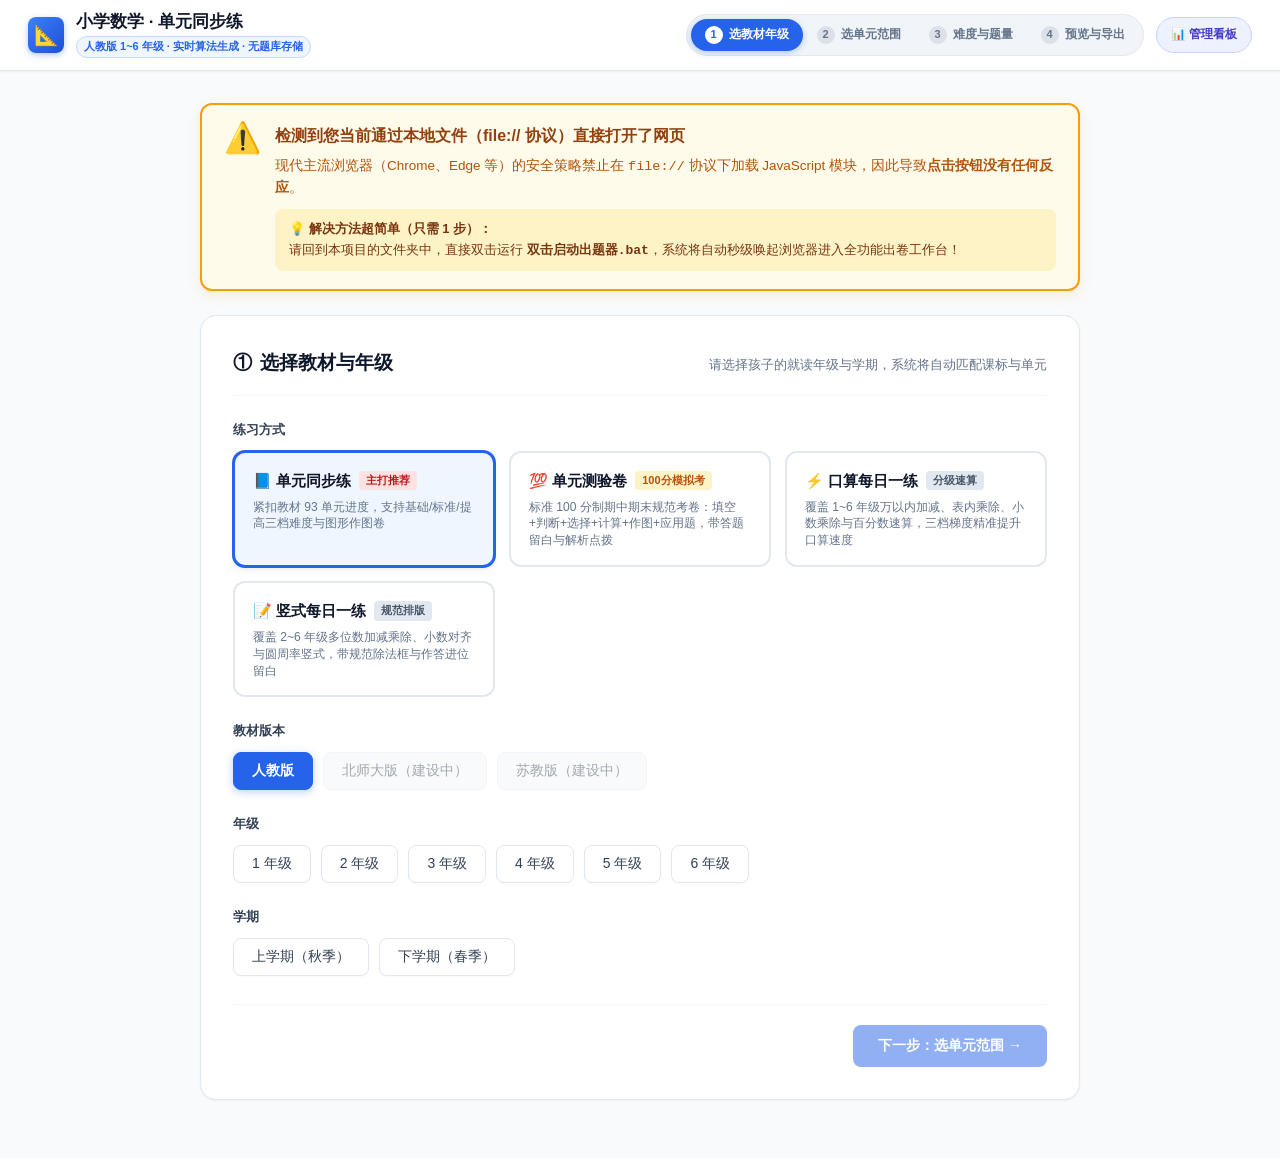
==== prototype/index.html @ 37ac1988 "feat: support direct A4 vector PDF export without invoking printer dialog" ====
<!DOCTYPE html>
<html lang="zh-CN">
<head>
<meta charset="UTF-8">
<meta name="viewport" content="width=device-width, initial-scale=1.0">
<title>小学数学 · 单元同步练习生成器</title>
<link rel="stylesheet" href="style.css?v=20261112g">
</head>
<body>

<!-- 顶栏导航 -->
<header class="topbar no-print">
  <div class="brand">
    <div class="brand-icon">📐</div>
    <div class="brand-text">
      <h1>小学数学 · 单元同步练</h1>
      <span class="tag">人教版 1~6 年级 · 实时算法生成 · 无题库存储</span>
    </div>
  </div>

  <div class="top-nav">
    <nav class="steps">
      <div class="step active" data-step="1">
        <span class="step-num">1</span>
        <span>选教材年级</span>
      </div>
      <div class="step" data-step="2">
        <span class="step-num">2</span>
        <span>选单元范围</span>
      </div>
      <div class="step" data-step="3">
        <span class="step-num">3</span>
        <span>难度与题量</span>
      </div>
      <div class="step" data-step="4">
        <span class="step-num">4</span>
        <span>预览与导出</span>
      </div>
    </nav>
    <a href="admin.html" class="btn-admin-link">📊 管理看板</a>
  </div>
</header>

<main class="container no-print">
  <!-- 本地文件 file:// 协议安全限制提示（仅当直接双击 html 导致浏览器 CORS 拦截时自动显示） -->
  <div class="hidden" id="file-protocol-alert" style="background:#fffbeb;border:2px solid #f59e0b;border-radius:12px;padding:18px 22px;margin-bottom:24px;box-shadow:0 4px 14px rgba(245,158,11,0.15)">
    <div style="display:flex;align-items:flex-start;gap:14px">
      <div style="font-size:30px;line-height:1">⚠️</div>
      <div style="flex:1">
        <h3 style="font-size:16px;font-weight:700;color:#92400e;margin-bottom:6px">检测到您当前通过本地文件（file:// 协议）直接打开了网页</h3>
        <p style="font-size:13.5px;color:#b45309;line-height:1.6;margin-bottom:10px">
          现代主流浏览器（Chrome、Edge 等）的安全策略禁止在 <code>file://</code> 协议下加载 JavaScript 模块，因此导致<strong>点击按钮没有任何反应</strong>。
        </p>
        <div style="background:#fef3c7;border-radius:8px;padding:10px 14px;font-size:13px;color:#78350f;line-height:1.6">
          <strong>💡 解决方法超简单（只需 1 步）：</strong><br>
          请回到本项目的文件夹中，直接双击运行 <strong><code>双击启动出题器.bat</code></strong>，系统将自动秒级唤起浏览器进入全功能出卷工作台！
        </div>
      </div>
    </div>
  </div>

  <!-- 第一步：练习方式 + 教材版本 + 年级 + 学期 -->
  <section class="panel" id="panel-1">
    <div class="panel-header">
      <h2><span>①</span> 选择教材与年级</h2>
      <span class="subtext">请选择孩子的就读年级与学期，系统将自动匹配课标与单元</span>
    </div>

    <div class="field">
      <label>练习方式</label>
      <div class="mode-grid" id="mode-options">
        <button type="button" aria-label="单元同步练" aria-pressed="true" class="mode-card selected" data-mode="unit">
          <div class="mode-title">
            <span>📘 单元同步练</span>
            <span class="badge-tag hot">主打推荐</span>
          </div>
          <div class="mode-desc">紧扣教材 93 单元进度，支持基础/标准/提高三档难度与图形作图卷</div>
        </button>
        <button type="button" aria-label="单元测验卷" aria-pressed="false" class="mode-card" data-mode="exam">
          <div class="mode-title">
            <span>💯 单元测验卷</span>
            <span class="badge-tag" style="background:#fef3c7;color:#b45309">100分模拟考</span>
          </div>
          <div class="mode-desc">标准 100 分制期中期末规范考卷：填空+判断+选择+计算+作图+应用题，带答题留白与解析点拨</div>
        </button>
        <button type="button" aria-label="口算每日一练" aria-pressed="false" class="mode-card" data-mode="oral">
          <div class="mode-title">
            <span>⚡ 口算每日一练</span>
            <span class="badge-tag">分级速算</span>
          </div>
          <div class="mode-desc">覆盖 1~6 年级万以内加减、表内乘除、小数乘除与百分数速算，三档梯度精准提升口算速度</div>
        </button>
        <button type="button" aria-label="竖式每日一练" aria-pressed="false" class="mode-card" data-mode="vertical">
          <div class="mode-title">
            <span>📝 竖式每日一练</span>
            <span class="badge-tag">规范排版</span>
          </div>
          <div class="mode-desc">覆盖 2~6 年级多位数加减乘除、小数对齐与圆周率竖式，带规范除法框与作答进位留白</div>
        </button>
      </div>
    </div>

    <div class="field" id="textbook-field">
      <label>教材版本</label>
      <div class="options" id="textbook-options"></div>
    </div>

    <div class="field">
      <label>年级</label>
      <div class="options" id="grade-options"></div>
    </div>

    <div class="field" id="semester-field">
      <label>学期</label>
      <div class="options" id="semester-options"></div>
    </div>

    <div class="row-actions">
      <div></div>
      <button class="btn primary" id="btn-next-1" disabled>下一步：选单元范围 →</button>
    </div>
  </section>

  <!-- 第二步：单元选择 -->
  <section class="panel hidden" id="panel-2">
    <div class="panel-header">
      <h2 id="range-heading"><span>②</span> 选择单元</h2>
      <span class="subtext">点击卡片即可直接进入出卷配置</span>
    </div>

    <div class="search-bar">
      <span class="search-icon">🔍</span>
      <input type="search" class="search-input" id="unit-search" placeholder="搜索单元名称或考法知识点（如：有余数、倍的认识、面积、折线统计图...）">
    </div>

    <div class="unit-grid" id="unit-list"></div>

    <div class="row-actions">
      <button class="btn secondary" data-back="1">← 返回重选年级</button>
      <div></div>
    </div>
  </section>

  <!-- 第三步：难度与题量 -->
  <section class="panel hidden" id="panel-3">
    <div class="panel-header">
      <h2><span>③</span> 难度档位与卷面题量</h2>
      <span class="subtext" id="selected-unit-badge">已选：人教版三年级上册 · 倍的认识</span>
    </div>

    <div class="field">
      <label>难度选择（基础 / 标准 / 提高）</label>
      <div class="difficulty-cards" id="difficulty-options">
        <button type="button" aria-label="基础巩固" aria-pressed="false" class="diff-card" data-v="easy">
          <div class="diff-title-row">
            <span class="diff-name">🌱 基础巩固</span>
            <span class="badge-tag">夯实算理</span>
          </div>
          <div class="diff-desc">贴近课本例题与基本概念，以直接计算、求倍数与基础辨析为主，适合同步预习与错题补漏。</div>
        </button>

        <button type="button" aria-label="标准通关" aria-pressed="true" class="diff-card selected" data-v="medium">
          <div class="diff-title-row">
            <span class="diff-name">🚀 标准通关</span>
            <span class="badge-tag">校内自测</span>
          </div>
          <div class="diff-desc">对齐校内单元练习卷难度，覆盖变式填空、常规两步解决问题与综合应用，检验本单元达标情况。</div>
        </button>

        <button type="button" aria-label="培优挑战" aria-pressed="false" class="diff-card" data-v="hard">
          <div class="diff-title-row">
            <span class="diff-name">🏆 培优挑战</span>
            <span class="badge-tag">思维拓展</span>
          </div>
          <div class="diff-desc">引入逆推算式、最不利原则、和倍差倍、进阶几何作图与多步推理，拉开思维梯度。</div>
        </button>
      </div>
    </div>

    <div class="field">
      <label>卷面题量</label>
      <div class="count-grid" id="count-options">
        <button class="count-chip" data-v="3" hidden>3 题</button>
        <button class="count-chip" data-v="6" hidden>6 题（图形卷）</button>
        <button class="count-chip" data-v="20">20 题（速练卷）</button>
        <button class="count-chip selected" data-v="30">30 题（标准卷）</button>
        <button class="count-chip" data-v="40">40 题（综合练习卷）</button>
      </div>
    </div>

    <div class="row-actions">
      <button class="btn secondary" data-back="2">← 返回选单元</button>
      <button class="btn primary" id="btn-generate">⚡ 实时生成练习卷</button>
    </div>
    <p class="hint" id="gen-status"></p>
  </section>
</main>

<!-- 试卷仿真工作台 -->
<section class="paper-wrap hidden" id="paper-view">
  <!-- 悬浮操作栏 -->
  <div class="paper-workbench-bar no-print">
    <div class="workbench-left">
      <button class="btn primary" id="btn-download-paper" title="生成并下载练习卷 A4 PDF 文件（无需调用打印机）">📥 下载练习卷 (PDF)</button>
      <button class="btn success" id="btn-download-both" title="生成并下载练习卷与参考答案合辑 A4 PDF 文件">📥 下载试卷+答案 (合辑 PDF)</button>
      <button class="btn secondary" id="btn-download-ans" title="生成并下载参考答案 A4 PDF 文件">📥 下载参考答案 (PDF)</button>
      <button class="btn secondary" id="btn-toggle-answers">👁️ 预览答案页</button>
      <button class="btn secondary" id="btn-regenerate">🔄 换一套新题</button>
    </div>
    <div class="workbench-right">
      <button class="btn ghost btn-sm" id="btn-print" title="若电脑已连接物理打印机，可调用系统打印">🖨️ 系统打印</button>
      <button class="btn ghost" id="btn-back-config">⚙️ 调整配置</button>
    </div>
  </div>

  <!-- A4 练习卷纸张 -->
  <article class="paper" id="paper-sheet">
    <div class="paper-head">
      <div class="paper-badge">单元同步练 · 实时生成 · 导出打印</div>
      <h1 class="paper-title" id="p-title">单元同步练</h1>
      <div class="paper-sub" id="p-sub"></div>
      <div class="paper-meta-grid">
        <div>学校：<span class="blank-line" style="min-width:110px"></span></div>
        <div>班级：<span class="blank-line"></span></div>
        <div>姓名：<span class="blank-line"></span></div>
        <div>学号：<span class="blank-line" style="min-width:60px"></span></div>
        <div>用时：<span class="blank-line" style="min-width:50px"></span> 分钟</div>
        <div>得分：<span class="score-box">&nbsp;&nbsp;&nbsp;&nbsp;&nbsp;&nbsp;&nbsp;&nbsp;</span></div>
      </div>
    </div>

    <!-- 试卷大题区域 -->
    <div id="paper-sections"></div>
  </article>

  <!-- 参考答案纸张 -->
  <article class="paper answers hidden" id="answer-sheet">
    <div class="paper-head" style="border-bottom:1.5px solid #22c55e">
      <div class="paper-badge" style="color:#16a34a">REFERENCE ANSWERS</div>
      <h2 class="paper-title" style="color:#15803d">参考答案与评分要点</h2>
      <div class="paper-sub" id="a-sub"></div>
    </div>
    <div id="answer-sections"></div>
  </article>
</section>

<!-- 手机端触控吸底快捷操作栏 -->
<div class="mobile-action-bar" id="mobile-action-bar">
  <div class="mobile-status-text" id="mobile-status-text">请先选择年级与学期</div>
  <button type="button" class="btn primary btn-mobile-next" id="btn-mobile-next" disabled>选单元 →</button>
</div>

<!-- 全局极速导出提示气泡 -->
<div class="export-toast hidden" id="global-toast"></div>

<script type="module" src="app.js?v=20261112g"></script>
<script>
  setTimeout(function() {
    if (!window.__APP_INITIALIZED__) {
      var alertBox = document.getElementById('file-protocol-alert');
      if (alertBox) {
        alertBox.classList.remove('hidden');
      }
    }
  }, 600);
</script>
</body>
</html>
---- prototype/style.css ----
/* ========================================================
   小学数学 · 单元同步练生成器 —— 现代高质感 UI 样式 (v0.8.0)
   - 屏幕端：现代化教育工作台、毛玻璃、精细阴影、动效与卡片排版
   - 打印端：严格遵循 A4 规范无溢出排版，纯净黑白输出
   ======================================================== */

:root {
  /* 现代教育科技蓝色彩体系 */
  --primary: #2563eb;
  --primary-hover: #1d4ed8;
  --primary-light: #eff6ff;
  --primary-border: #bfdbfe;
  
  --emerald: #059669;
  --emerald-light: #ecfdf5;
  --emerald-border: #a7f3d0;
  
  --amber: #d97706;
  --amber-light: #fffbeb;
  --amber-border: #fde68a;

  --purple: #7c3aed;
  --purple-light: #f5f3ff;
  --purple-border: #ddd6fe;

  --ink: #0f172a;
  --ink-secondary: #334155;
  --muted: #64748b;
  --muted-light: #94a3b8;
  --line: #e2e8f0;
  --line-light: #f1f5f9;
  --bg: #f8fafc;
  --panel: #ffffff;
  
  --radius-sm: 8px;
  --radius-md: 12px;
  --radius-lg: 16px;
  --radius-xl: 20px;
  
  --shadow-sm: 0 1px 2px 0 rgba(0, 0, 0, 0.05);
  --shadow-md: 0 4px 6px -1px rgba(0, 0, 0, 0.07), 0 2px 4px -2px rgba(0, 0, 0, 0.05);
  --shadow-lg: 0 10px 15px -3px rgba(0, 0, 0, 0.08), 0 4px 6px -4px rgba(0, 0, 0, 0.04);
  --shadow-xl: 0 20px 25px -5px rgba(0, 0, 0, 0.08), 0 8px 10px -6px rgba(0, 0, 0, 0.04);
  --shadow-paper: 0 25px 50px -12px rgba(15, 23, 42, 0.15), 0 0 0 1px rgba(15, 23, 42, 0.04);
}

* { box-sizing: border-box; margin: 0; padding: 0; }

.mode-card, .diff-card {
  font: inherit;
  color: inherit;
  text-align: left;
  width: 100%;
}

button:focus-visible {
  outline: 3px solid var(--primary);
  outline-offset: 3px;
}

body {
  font-family: -apple-system, BlinkMacSystemFont, "PingFang SC", "Hiragino Sans GB", "Microsoft YaHei", "Segoe UI", Roboto, sans-serif;
  background: var(--bg);
  color: var(--ink);
  line-height: 1.6;
  -webkit-font-smoothing: antialiased;
}

/* ── 顶栏与背景修饰 ── */
.topbar {
  position: sticky;
  top: 0;
  z-index: 100;
  background: rgba(255, 255, 255, 0.88);
  backdrop-filter: blur(16px);
  -webkit-backdrop-filter: blur(16px);
  border-bottom: 1px solid var(--line);
  padding: 12px 28px;
  display: flex;
  justify-content: space-between;
  align-items: center;
  flex-wrap: wrap;
  gap: 16px;
  box-shadow: var(--shadow-sm);
}

.brand {
  display: flex;
  align-items: center;
  gap: 12px;
}

.brand-icon {
  width: 36px;
  height: 36px;
  background: linear-gradient(135deg, #3b82f6 0%, #1d4ed8 100%);
  border-radius: var(--radius-sm);
  display: flex;
  align-items: center;
  justify-content: center;
  color: #fff;
  font-size: 20px;
  box-shadow: 0 2px 6px rgba(37, 99, 235, 0.35);
}

.brand-text h1 {
  font-size: 17px;
  font-weight: 700;
  color: var(--ink);
  line-height: 1.2;
}

.brand-text .tag {
  font-size: 11px;
  color: var(--primary);
  background: var(--primary-light);
  border: 1px solid var(--primary-border);
  padding: 1px 7px;
  border-radius: 999px;
  font-weight: 600;
  display: inline-block;
  margin-top: 3px;
}

.top-nav {
  display: flex;
  align-items: center;
  gap: 12px;
}

.steps {
  display: flex;
  align-items: center;
  background: var(--line-light);
  padding: 4px;
  border-radius: 999px;
  border: 1px solid var(--line);
}

.step {
  font-size: 12px;
  font-weight: 600;
  color: var(--muted);
  padding: 6px 14px;
  border-radius: 999px;
  background: transparent;
  transition: all 0.2s ease;
  display: flex;
  align-items: center;
  gap: 6px;
}

.step-num {
  width: 18px;
  height: 18px;
  border-radius: 50%;
  background: rgba(100, 116, 139, 0.15);
  color: var(--muted);
  font-size: 11px;
  display: flex;
  align-items: center;
  justify-content: center;
  font-weight: 700;
}

.step.active {
  color: #fff;
  background: var(--primary);
  box-shadow: 0 2px 6px rgba(37, 99, 235, 0.3);
}

.step.active .step-num {
  background: #fff;
  color: var(--primary);
}

.btn-admin-link {
  font-size: 12px;
  font-weight: 600;
  color: #4338ca;
  background: #eef2ff;
  border: 1px solid #c7d2fe;
  padding: 7px 14px;
  border-radius: 999px;
  text-decoration: none;
  display: inline-flex;
  align-items: center;
  gap: 6px;
  transition: all 0.15s ease;
}

.btn-admin-link:hover {
  background: #e0e7ff;
  border-color: #a5b4fc;
}

/* ── 主容器 ── */
.container {
  max-width: 920px;
  margin: 32px auto 60px;
  padding: 0 20px;
}

.panel {
  background: var(--panel);
  border: 1px solid var(--line);
  border-radius: var(--radius-lg);
  padding: 32px;
  margin-bottom: 24px;
  box-shadow: var(--shadow-sm);
  transition: box-shadow 0.2s;
}

.panel:hover {
  box-shadow: var(--shadow-md);
}

.panel-header {
  margin-bottom: 24px;
  padding-bottom: 16px;
  border-bottom: 1px solid var(--line-light);
  display: flex;
  justify-content: space-between;
  align-items: baseline;
  flex-wrap: wrap;
  gap: 8px;
}

.panel-header h2 {
  font-size: 19px;
  font-weight: 700;
  color: var(--ink);
  display: flex;
  align-items: center;
  gap: 8px;
}

.panel-header .subtext {
  font-size: 13px;
  color: var(--muted);
}

/* ── 练习方式选择卡片 ── */
.mode-grid {
  display: grid;
  grid-template-columns: repeat(auto-fit, minmax(240px, 1fr));
  gap: 14px;
  margin-bottom: 24px;
}

.mode-card {
  border: 2px solid var(--line);
  border-radius: var(--radius-md);
  padding: 16px 18px;
  background: #fff;
  cursor: pointer;
  transition: all 0.2s ease;
  text-align: left;
  display: flex;
  flex-direction: column;
  gap: 6px;
}

.mode-card:hover {
  border-color: var(--primary-border);
  background: #fafcff;
  transform: translateY(-2px);
  box-shadow: var(--shadow-md);
}

.mode-card.selected {
  border-color: var(--primary);
  background: var(--primary-light);
  box-shadow: 0 0 0 1px var(--primary), var(--shadow-md);
}

.mode-card .mode-title {
  font-size: 15px;
  font-weight: 700;
  color: var(--ink);
  display: flex;
  align-items: center;
  gap: 8px;
}

.mode-card .mode-desc {
  font-size: 12px;
  color: var(--muted);
  line-height: 1.4;
}

.badge-tag {
  font-size: 11px;
  font-weight: 600;
  padding: 1px 7px;
  border-radius: 4px;
  background: #e2e8f0;
  color: #475569;
}

.badge-tag.hot {
  background: #fee2e2;
  color: #b91c1c;
}

/* ── 字段组 ── */
.field {
  margin-bottom: 24px;
}

.field > label {
  display: block;
  font-size: 13px;
  font-weight: 600;
  color: var(--ink-secondary);
  margin-bottom: 10px;
}

/* ── 选项药丸与卡片 ── */
.options {
  display: flex;
  flex-wrap: wrap;
  gap: 10px;
}

.opt {
  padding: 9px 18px;
  border: 1px solid var(--line);
  border-radius: var(--radius-sm);
  background: #fff;
  cursor: pointer;
  font-size: 14px;
  font-weight: 500;
  color: var(--ink-secondary);
  transition: all 0.15s ease;
  box-shadow: 0 1px 2px rgba(0, 0, 0, 0.03);
}

.opt:hover:not(:disabled) {
  border-color: var(--primary);
  color: var(--primary);
  background: #fafcff;
}

.opt.selected {
  background: var(--primary);
  border-color: var(--primary);
  color: #fff;
  font-weight: 600;
  box-shadow: 0 2px 8px rgba(37, 99, 235, 0.3);
}

.opt:disabled {
  opacity: 0.45;
  cursor: not-allowed;
  background: #f1f5f9;
}

/* ── 搜索框 ── */
.search-bar {
  margin-bottom: 18px;
  position: relative;
}

.search-input {
  width: 100%;
  padding: 10px 16px 10px 38px;
  font-size: 14px;
  border: 1px solid var(--line);
  border-radius: var(--radius-sm);
  background: #fff;
  transition: all 0.2s;
}

.search-input:focus {
  outline: none;
  border-color: var(--primary);
  box-shadow: 0 0 0 3px rgba(37, 99, 235, 0.15);
}

.search-icon {
  position: absolute;
  left: 14px;
  top: 50%;
  transform: translateY(-50%);
  color: var(--muted);
  font-size: 14px;
}

/* ── 单元卡片网格 ── */
.unit-grid {
  display: grid;
  grid-template-columns: repeat(auto-fill, minmax(250px, 1fr));
  gap: 12px;
}

.unit-item {
  text-align: left;
  padding: 14px 16px;
  border: 1px solid var(--line);
  border-radius: var(--radius-md);
  background: #fff;
  cursor: pointer;
  font-size: 14px;
  transition: all 0.18s ease;
  display: flex;
  flex-direction: column;
  justify-content: space-between;
  gap: 8px;
  min-height: 86px;
  box-shadow: var(--shadow-sm);
}

.unit-item:not(:disabled):hover {
  border-color: var(--primary);
  transform: translateY(-2px);
  box-shadow: var(--shadow-md);
  background: #fafcff;
}

.unit-item.selected {
  border-color: var(--primary);
  background: var(--primary-light);
  box-shadow: 0 0 0 1px var(--primary), var(--shadow-md);
}

.unit-item:disabled {
  color: var(--muted);
  background: #f8fafc;
  cursor: not-allowed;
  opacity: 0.6;
}

.unit-header-meta {
  display: flex;
  justify-content: space-between;
  align-items: center;
  font-size: 11px;
}

.unit-idx-pill {
  font-family: Consolas, monospace;
  font-weight: 700;
  color: var(--primary);
  background: rgba(37, 99, 235, 0.08);
  padding: 1px 6px;
  border-radius: 4px;
}

.unit-name-text {
  font-size: 14px;
  font-weight: 600;
  color: var(--ink);
  line-height: 1.4;
}

.unit-footer-badges {
  display: flex;
  flex-wrap: wrap;
  gap: 4px;
}

.unit-mini-badge {
  font-size: 10px;
  font-weight: 600;
  padding: 1px 6px;
  border-radius: 4px;
  background: var(--line-light);
  color: var(--muted);
}

.unit-mini-badge.diagram {
  background: #e0f2fe;
  color: #0369a1;
}

.unit-mini-badge.gradient {
  background: #dcfce7;
  color: #15803d;
}

/* ── 难度选择卡片 ── */
.difficulty-cards {
  display: grid;
  grid-template-columns: repeat(3, 1fr);
  gap: 14px;
}

@media (max-width: 680px) {
  .difficulty-cards { grid-template-columns: 1fr; }
}

.diff-card {
  border: 2px solid var(--line);
  border-radius: var(--radius-md);
  padding: 16px;
  background: #fff;
  cursor: pointer;
  transition: all 0.2s ease;
  display: flex;
  flex-direction: column;
  gap: 6px;
}

.diff-card:hover {
  transform: translateY(-2px);
  box-shadow: var(--shadow-md);
}

.diff-card[data-v="easy"].selected {
  border-color: var(--emerald);
  background: var(--emerald-light);
  box-shadow: 0 0 0 1px var(--emerald), var(--shadow-md);
}

.diff-card[data-v="medium"].selected {
  border-color: var(--primary);
  background: var(--primary-light);
  box-shadow: 0 0 0 1px var(--primary), var(--shadow-md);
}

.diff-card[data-v="hard"].selected {
  border-color: var(--purple);
  background: var(--purple-light);
  box-shadow: 0 0 0 1px var(--purple), var(--shadow-md);
}

.diff-title-row {
  display: flex;
  align-items: center;
  justify-content: space-between;
}

.diff-name {
  font-size: 15px;
  font-weight: 700;
  display: flex;
  align-items: center;
  gap: 6px;
}

.diff-card[data-v="easy"] .diff-name { color: #047857; }
.diff-card[data-v="medium"] .diff-name { color: #1d4ed8; }
.diff-card[data-v="hard"] .diff-name { color: #6d28d9; }

.diff-desc {
  font-size: 12px;
  color: var(--muted);
  line-height: 1.4;
}

/* ── 题量胶囊 ── */
.count-grid {
  display: flex;
  gap: 12px;
  flex-wrap: wrap;
}

.count-chip {
  padding: 10px 20px;
  border: 1px solid var(--line);
  border-radius: var(--radius-sm);
  background: #fff;
  cursor: pointer;
  font-size: 14px;
  font-weight: 600;
  color: var(--ink-secondary);
  transition: all 0.15s ease;
}

.count-chip:hover {
  border-color: var(--primary);
  color: var(--primary);
}

.count-chip.selected {
  background: var(--ink);
  border-color: var(--ink);
  color: #fff;
  box-shadow: 0 2px 8px rgba(15, 23, 42, 0.25);
}

/* ── 底部操作区 ── */
.row-actions {
  display: flex;
  justify-content: space-between;
  align-items: center;
  margin-top: 28px;
  padding-top: 20px;
  border-top: 1px solid var(--line-light);
  gap: 12px;
}

.btn {
  display: inline-flex;
  align-items: center;
  justify-content: center;
  gap: 8px;
  padding: 11px 24px;
  border-radius: var(--radius-sm);
  font-size: 14px;
  font-weight: 600;
  cursor: pointer;
  transition: all 0.18s ease;
  border: 1px solid transparent;
}

.btn.primary {
  background: var(--primary);
  color: #fff;
  box-shadow: 0 2px 10px rgba(37, 99, 235, 0.35);
}

.btn.primary:hover:not(:disabled) {
  background: var(--primary-hover);
  transform: translateY(-1px);
  box-shadow: 0 4px 14px rgba(37, 99, 235, 0.45);
}

.btn.primary:disabled {
  opacity: 0.5;
  cursor: not-allowed;
  box-shadow: none;
}

.btn.secondary {
  background: #fff;
  border-color: var(--line);
  color: var(--ink-secondary);
}

.btn.secondary:hover {
  background: var(--line-light);
  border-color: var(--muted-light);
}

.btn.success {
  background: #16a34a;
  color: #fff;
  border-color: #16a34a;
  box-shadow: 0 2px 10px rgba(22, 163, 74, 0.3);
}

.btn.success:hover:not(:disabled) {
  background: #15803d;
  border-color: #15803d;
  transform: translateY(-1px);
  box-shadow: 0 4px 14px rgba(22, 163, 74, 0.4);
}

.btn.ghost {
  background: transparent;
  color: var(--muted);
  border-color: transparent;
}

.btn.ghost:hover {
  color: var(--ink);
  background: var(--line-light);
}

.btn-sm {
  padding: 6px 12px;
  font-size: 13px;
}

.hint {
  font-size: 13px;
  color: var(--muted);
  margin-top: 14px;
  min-height: 20px;
}

.hidden { display: none !important; }

/* ── 试卷视图工作台 ── */
.paper-wrap {
  max-width: 940px;
  margin: 20px auto 80px;
  padding: 0 20px;
}

.paper-workbench-bar {
  position: sticky;
  top: 76px;
  z-index: 90;
  background: rgba(255, 255, 255, 0.9);
  backdrop-filter: blur(14px);
  -webkit-backdrop-filter: blur(14px);
  border: 1px solid var(--line);
  border-radius: var(--radius-md);
  padding: 12px 20px;
  margin-bottom: 24px;
  display: flex;
  justify-content: space-between;
  align-items: center;
  box-shadow: var(--shadow-lg);
  flex-wrap: wrap;
  gap: 12px;
}

.workbench-left {
  display: flex;
  align-items: center;
  gap: 10px;
  flex-wrap: wrap;
}

.workbench-right {
  display: flex;
  align-items: center;
  gap: 10px;
}

/* 拟真 A4 纸张 */
.paper {
  background: #ffffff;
  border-radius: 4px;
  box-shadow: var(--shadow-paper);
  padding: 56px 64px;
  min-height: 1120px;
  line-height: 1.9;
  position: relative;
  border: 1px solid rgba(0, 0, 0, 0.06);
}

.paper.answers {
  margin-top: 36px;
  background: #fcfdfe;
}

/* 试卷规范抬头 */
.paper-head {
  text-align: center;
  margin-bottom: 30px;
  border-bottom: 2px solid #0f172a;
  padding-bottom: 18px;
}

.paper-badge {
  font-size: 12px;
  font-weight: 700;
  letter-spacing: 1px;
  color: var(--muted);
  text-transform: uppercase;
  margin-bottom: 6px;
}

.paper-title {
  font-size: 24px;
  font-weight: 800;
  letter-spacing: 2px;
  color: #0f172a;
  margin-bottom: 8px;
}

.paper-sub {
  color: #475569;
  font-size: 14px;
  font-weight: 500;
  margin-bottom: 14px;
}

.paper-meta-grid {
  display: flex;
  justify-content: center;
  gap: 32px;
  font-size: 13.5px;
  color: #1e293b;
  font-weight: 500;
  flex-wrap: wrap;
}

.blank-line {
  display: inline-block;
  border-bottom: 1px solid #64748b;
  min-width: 72px;
  height: 16px;
  vertical-align: middle;
}

.score-box {
  display: inline-flex;
  align-items: center;
  border: 1px solid #0f172a;
  padding: 2px 12px;
  border-radius: 4px;
  font-weight: 700;
}

/* 试卷题目分组 */
.section-block {
  margin-bottom: 28px;
}

.section-title {
  font-size: 15.5px;
  font-weight: 700;
  color: #0f172a;
  margin: 24px 0 14px;
  display: flex;
  align-items: center;
  gap: 6px;
}

.section-score {
  font-size: 13px;
  font-weight: 400;
  color: var(--muted);
}

.calc-grid {
  display: grid;
  grid-template-columns: repeat(3, 1fr);
  gap: 22px 36px;
  font-size: 16px;
  font-family: -apple-system, BlinkMacSystemFont, "Segoe UI", Roboto, sans-serif;
}

.calc-grid .q {
  white-space: normal;
  display: flex;
  align-items: baseline;
}

.app-list {
  display: flex;
  flex-direction: column;
  gap: 24px;
  font-size: 15.5px;
  line-height: 1.85;
}

.app-list .q {
  margin-bottom: 8px;
}

.question-diagram {
  display: block;
  max-width: 100%;
  height: auto;
  color: #111;
  margin: 8px 0;
}

.vertical-grid {
  display: grid;
  grid-template-columns: repeat(2, minmax(0, 1fr));
  gap: 24px 36px;
}

.vertical-grid > div {
  min-height: 200px;
  break-inside: avoid;
}

.vertical-problem {
  margin: 12px 0 0 20px;
  width: max-content;
  font: 20px/1.7 Consolas, "Courier New", monospace;
  white-space: pre;
}

.vertical-stack {
  text-align: right;
  border-bottom: 1.5px solid #0f172a;
  min-width: 100px;
}

.division-setup {
  display: flex;
  align-items: start;
  gap: 8px;
  padding-top: 18px;
}

.dividend {
  border-top: 1.5px solid #0f172a;
  border-left: 1.5px solid #0f172a;
  border-radius: 6px 0 0 0;
  padding: 0 6px 0 10px;
}

.write-space {
  border-bottom: 1px dashed #cbd5e1;
  height: 52px;
  position: relative;
}

.write-space::after {
  content: "答：";
  position: absolute;
  left: 0;
  bottom: 6px;
  font-size: 13px;
  color: #94a3b8;
}

.write-space.tall {
  height: 72px;
}

.question-table {
  border-collapse: collapse;
  text-align: center;
  margin: 10px 0;
  font-size: 13px;
}

.question-table th, .question-table td {
  border: 1px solid #475569;
  padding: 4px 12px;
}

/* 答案区 */
.ans-list {
  font-size: 14px;
  line-height: 1.8;
}

.ans-item {
  margin-bottom: 6px;
}

.ans-cols {
  columns: 3;
  column-gap: 32px;
  font-size: 14px;
  line-height: 1.9;
}

.ans-cols .ans-item {
  break-inside: avoid;
}

.ans-diagrams {
  display: grid;
  grid-template-columns: repeat(2, minmax(0, 1fr));
  gap: 14px 28px;
  font-size: 14px;
}

/* ── 考试测验卷与新题型样式 ── */
.exam-meta-bar {
  display: flex;
  justify-content: center;
  flex-wrap: wrap;
  gap: 16px 28px;
  font-size: 13.5px;
  color: #1e293b;
  margin-top: 12px;
  padding: 8px 16px;
  background: #f8fafc;
  border-radius: 6px;
  border: 1px solid #e2e8f0;
}

.choice-options-grid {
  display: grid;
  grid-template-columns: repeat(auto-fit, minmax(180px, 1fr));
  gap: 8px 16px;
  margin: 8px 0 14px 24px;
  font-size: 14.5px;
  color: #334155;
}

.choice-options-grid .opt-item {
  background: #f8fafc;
  padding: 5px 10px;
  border-radius: 4px;
  border: 1px solid #f1f5f9;
}

.solve-workspace {
  margin: 10px 0 18px 24px;
  border: 1px dashed #cbd5e1;
  border-radius: 6px;
  background: #fafcff;
  padding: 12px 14px;
}

.solve-space {
  min-height: 84px;
}

.solve-answer-line {
  border-top: 1px dashed #e2e8f0;
  padding-top: 8px;
  color: #475569;
  font-weight: 500;
  font-size: 14px;
}

.ans-exp {
  margin-top: 6px;
  font-size: 13px;
  line-height: 1.55;
  color: #047857;
  background: #ecfdf5;
  padding: 6px 12px;
  border-radius: 4px;
  border-left: 3px solid #10b981;
}

.exp-badge {
  font-weight: 700;
  margin-right: 4px;
}

/* ── 手机移动端触控吸底栏 ── */
.mobile-action-bar {
  display: none;
  position: fixed;
  bottom: 0;
  left: 0;
  right: 0;
  z-index: 100;
  background: rgba(255, 255, 255, 0.95);
  backdrop-filter: blur(14px);
  -webkit-backdrop-filter: blur(14px);
  border-top: 1px solid var(--line);
  box-shadow: 0 -4px 16px rgba(0, 0, 0, 0.06);
  padding: 10px 16px;
  align-items: center;
  justify-content: space-between;
  gap: 12px;
}

.mobile-status-text {
  font-size: 13px;
  color: var(--ink);
  font-weight: 600;
  white-space: nowrap;
  overflow: hidden;
  text-overflow: ellipsis;
  flex: 1;
}

.btn-mobile-next {
  min-width: 108px;
  padding: 10px 16px;
  font-size: 14px;
  font-weight: 700;
  border-radius: 20px;
}

/* ── 移动端深度适配 (Mobile-First) ── */
@media (max-width: 768px) {
  .topbar { padding: 10px 14px; }
  .panel { padding: 18px 14px 80px; }
  .steps { display: none; }
  .mobile-action-bar { display: flex; }

  .mode-grid {
    grid-template-columns: 1fr;
    gap: 10px;
    margin-bottom: 18px;
  }
  .mode-card {
    padding: 12px 14px;
  }
  .mode-card .mode-title {
    font-size: 14.5px;
  }
  .mode-card .mode-desc {
    font-size: 12px;
  }

  .paper-wrap {
    padding: 0 6px;
    margin: 12px auto 90px;
  }
  .paper {
    padding: 24px 14px;
    min-height: auto;
    border-radius: 8px;
    box-shadow: 0 1px 4px rgba(0, 0, 0, 0.05);
  }
  .paper-title {
    font-size: 19px;
    letter-spacing: 1px;
  }
  .paper-meta-grid {
    flex-wrap: wrap;
    gap: 10px 18px;
    font-size: 12.5px;
  }
  .exam-meta-bar {
    font-size: 12px;
    gap: 8px 14px;
    padding: 8px 10px;
  }

  .calc-grid {
    grid-template-columns: repeat(2, 1fr);
    gap: 12px 14px;
  }
  .choice-options-grid {
    grid-template-columns: 1fr;
    margin-left: 12px;
    gap: 6px;
  }
  .solve-workspace {
    margin-left: 8px;
    padding: 10px 12px;
  }
  .solve-space {
    min-height: 60px;
  }

  .paper-workbench-bar {
    top: 56px;
    padding: 8px 10px;
    flex-wrap: wrap;
    gap: 6px;
  }
  .paper-workbench-bar .btn {
    padding: 6px 10px;
    font-size: 12px;
  }
}

/* ── 打印样式（A4 专业级输出） ── */
@media print {
  @page {
    size: A4;
    margin: 14mm 16mm;
    @bottom-center {
      content: counter(page);
      font-size: 9pt;
      color: #555;
    }
  }

  body {
    background: #fff;
    color: #000;
  }

  .no-print {
    display: none !important;
  }

  .paper-wrap {
    margin: 0;
    padding: 0;
    max-width: none;
  }

  .paper {
    border: none;
    padding: 0;
    box-shadow: none;
    min-height: auto;
    border-radius: 0;
  }

  .hidden {
    display: none !important;
  }

  #answer-sheet {
    page-break-before: always;
  }

  .section-title {
    margin-top: 20px;
    break-after: avoid;
  }

  .calc-grid {
    gap: 20px 32px;
  }

  .calc-grid .q {
    break-inside: avoid;
  }

  .app-list {
    gap: 22px;
  }

  .app-list > div, .ans-item {
    break-inside: avoid;
  }

  .diagram-list {
    display: grid;
    grid-template-columns: repeat(2, minmax(0, 1fr));
    gap: 20px 24px;
  }

  .diagram-list .question-diagram[data-kind="grid"] {
    width: 200px;
  }

  .vertical-grid > div {
    break-inside: avoid;
    min-height: 50mm;
  }

  .write-space {
    height: 44px;
  }

  .write-space.tall {
    height: 60px;
  }

  .ans-list {
    columns: 2;
    column-gap: 30px;
  }

  .ans-diagrams .question-diagram {
    max-width: 210px;
  }
}

/* ── 全局直接导出 PDF 提示气泡 ── */
.export-toast {
  position: fixed;
  top: 24px;
  left: 50%;
  transform: translateX(-50%);
  background: rgba(15, 23, 42, 0.94);
  backdrop-filter: blur(12px);
  -webkit-backdrop-filter: blur(12px);
  color: #ffffff;
  padding: 12px 26px;
  border-radius: 999px;
  font-size: 14px;
  font-weight: 500;
  display: flex;
  align-items: center;
  gap: 10px;
  box-shadow: 0 12px 28px -4px rgba(0, 0, 0, 0.35), 0 8px 12px -6px rgba(0, 0, 0, 0.2);
  z-index: 9999;
  pointer-events: none;
  border: 1px solid rgba(255, 255, 255, 0.15);
  animation: toastFadeIn 0.25s cubic-bezier(0.16, 1, 0.3, 1);
}

@keyframes toastFadeIn {
  from {
    opacity: 0;
    transform: translate(-50%, -12px) scale(0.96);
  }
  to {
    opacity: 1;
    transform: translate(-50%, 0) scale(1);
  }
}
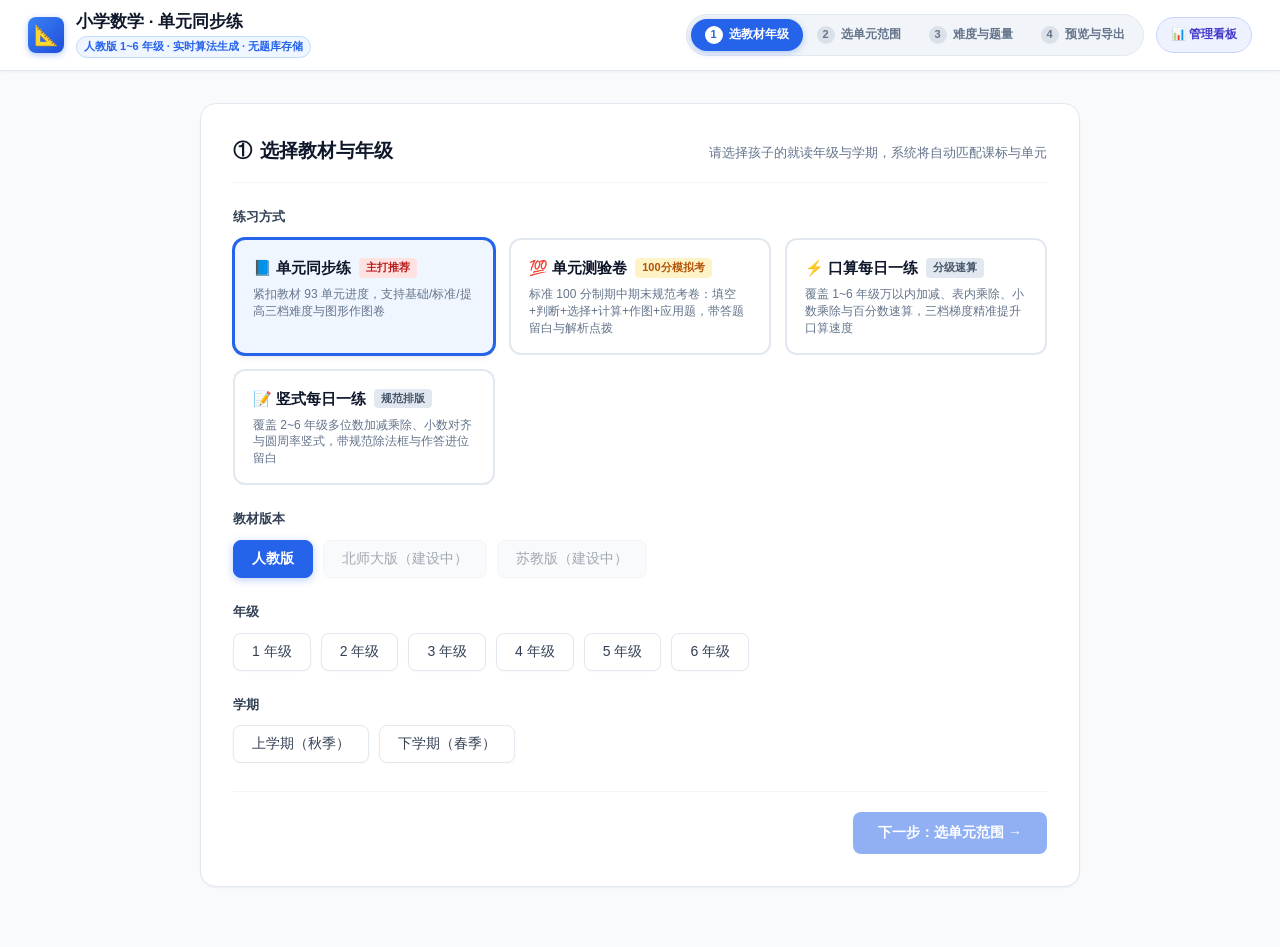
==== commit e02e90b1: "fix: remove obsolete file protocol alert and timer to clean up mobile UI" ====
--- a/prototype/index.html
+++ b/prototype/index.html
@@ -4,7 +4,14 @@
 <meta charset="UTF-8">
 <meta name="viewport" content="width=device-width, initial-scale=1.0">
 <title>小学数学 · 单元同步练习生成器</title>
-<link rel="stylesheet" href="style.css?v=20261112g">
+<link rel="stylesheet" href="style.css?v=20261113a">
+<link rel="icon" type="image/png" href="favicon.png">
+<link rel="apple-touch-icon" href="icons/icon-192.png">
+<link rel="manifest" href="manifest.json">
+<meta name="theme-color" content="#2563eb">
+<meta name="apple-mobile-web-app-capable" content="yes">
+<meta name="apple-mobile-web-app-status-bar-style" content="default">
+<meta name="apple-mobile-web-app-title" content="数学出题器">
 </head>
 <body>
 
@@ -42,23 +49,6 @@
 </header>
 
 <main class="container no-print">
-  <!-- 本地文件 file:// 协议安全限制提示（仅当直接双击 html 导致浏览器 CORS 拦截时自动显示） -->
-  <div class="hidden" id="file-protocol-alert" style="background:#fffbeb;border:2px solid #f59e0b;border-radius:12px;padding:18px 22px;margin-bottom:24px;box-shadow:0 4px 14px rgba(245,158,11,0.15)">
-    <div style="display:flex;align-items:flex-start;gap:14px">
-      <div style="font-size:30px;line-height:1">⚠️</div>
-      <div style="flex:1">
-        <h3 style="font-size:16px;font-weight:700;color:#92400e;margin-bottom:6px">检测到您当前通过本地文件（file:// 协议）直接打开了网页</h3>
-        <p style="font-size:13.5px;color:#b45309;line-height:1.6;margin-bottom:10px">
-          现代主流浏览器（Chrome、Edge 等）的安全策略禁止在 <code>file://</code> 协议下加载 JavaScript 模块，因此导致<strong>点击按钮没有任何反应</strong>。
-        </p>
-        <div style="background:#fef3c7;border-radius:8px;padding:10px 14px;font-size:13px;color:#78350f;line-height:1.6">
-          <strong>💡 解决方法超简单（只需 1 步）：</strong><br>
-          请回到本项目的文件夹中，直接双击运行 <strong><code>双击启动出题器.bat</code></strong>，系统将自动秒级唤起浏览器进入全功能出卷工作台！
-        </div>
-      </div>
-    </div>
-  </div>
-
   <!-- 第一步：练习方式 + 教材版本 + 年级 + 学期 -->
   <section class="panel" id="panel-1">
     <div class="panel-header">
@@ -213,35 +203,37 @@
     </div>
   </div>
 
-  <!-- A4 练习卷纸张 -->
-  <article class="paper" id="paper-sheet">
-    <div class="paper-head">
-      <div class="paper-badge">单元同步练 · 实时生成 · 导出打印</div>
-      <h1 class="paper-title" id="p-title">单元同步练</h1>
-      <div class="paper-sub" id="p-sub"></div>
-      <div class="paper-meta-grid">
-        <div>学校：<span class="blank-line" style="min-width:110px"></span></div>
-        <div>班级：<span class="blank-line"></span></div>
-        <div>姓名：<span class="blank-line"></span></div>
-        <div>学号：<span class="blank-line" style="min-width:60px"></span></div>
-        <div>用时：<span class="blank-line" style="min-width:50px"></span> 分钟</div>
-        <div>得分：<span class="score-box">&nbsp;&nbsp;&nbsp;&nbsp;&nbsp;&nbsp;&nbsp;&nbsp;</span></div>
-      </div>
-    </div>
-
-    <!-- 试卷大题区域 -->
-    <div id="paper-sections"></div>
-  </article>
-
-  <!-- 参考答案纸张 -->
-  <article class="paper answers hidden" id="answer-sheet">
-    <div class="paper-head" style="border-bottom:1.5px solid #22c55e">
-      <div class="paper-badge" style="color:#16a34a">REFERENCE ANSWERS</div>
-      <h2 class="paper-title" style="color:#15803d">参考答案与评分要点</h2>
-      <div class="paper-sub" id="a-sub"></div>
-    </div>
-    <div id="answer-sections"></div>
-  </article>
+  <div id="paper-container">
+    <!-- A4 练习卷纸张 -->
+    <article class="paper" id="paper-sheet">
+      <div class="paper-head">
+        <div class="paper-badge">单元同步练 · 实时生成 · 导出打印</div>
+        <h1 class="paper-title" id="p-title">单元同步练</h1>
+        <div class="paper-sub" id="p-sub"></div>
+        <div class="paper-meta-grid">
+          <div>学校：<span class="blank-line" style="min-width:110px"></span></div>
+          <div>班级：<span class="blank-line"></span></div>
+          <div>姓名：<span class="blank-line"></span></div>
+          <div>学号：<span class="blank-line" style="min-width:60px"></span></div>
+          <div>用时：<span class="blank-line" style="min-width:50px"></span> 分钟</div>
+          <div>得分：<span class="score-box">&nbsp;&nbsp;&nbsp;&nbsp;&nbsp;&nbsp;&nbsp;&nbsp;</span></div>
+        </div>
+      </div>
+
+      <!-- 试卷大题区域 -->
+      <div id="paper-sections"></div>
+    </article>
+
+    <!-- 参考答案纸张 -->
+    <article class="paper answers hidden" id="answer-sheet">
+      <div class="paper-head" style="border-bottom:1.5px solid #22c55e">
+        <div class="paper-badge" style="color:#16a34a">REFERENCE ANSWERS</div>
+        <h2 class="paper-title" style="color:#15803d">参考答案与评分要点</h2>
+        <div class="paper-sub" id="a-sub"></div>
+      </div>
+      <div id="answer-sections"></div>
+    </article>
+  </div>
 </section>
 
 <!-- 手机端触控吸底快捷操作栏 -->
@@ -253,16 +245,8 @@
 <!-- 全局极速导出提示气泡 -->
 <div class="export-toast hidden" id="global-toast"></div>
 
-<script type="module" src="app.js?v=20261112g"></script>
-<script>
-  setTimeout(function() {
-    if (!window.__APP_INITIALIZED__) {
-      var alertBox = document.getElementById('file-protocol-alert');
-      if (alertBox) {
-        alertBox.classList.remove('hidden');
-      }
-    }
-  }, 600);
-</script>
+<!-- 离线客户端 PDF 生成引擎 -->
+<script src="vendor/html2pdf.bundle.min.js?v=20261113a"></script>
+<script type="module" src="app.js?v=20261113a"></script>
 </body>
 </html>
--- a/prototype/style.css
+++ b/prototype/style.css
@@ -727,6 +727,8 @@
 .paper.answers {
   margin-top: 36px;
   background: #fcfdfe;
+  break-before: page;
+  page-break-before: always;
 }
 
 /* 试卷规范抬头 */
@@ -972,23 +974,63 @@
 }
 
 .solve-workspace {
-  margin: 10px 0 18px 24px;
+  margin: 12px 0 20px 24px;
   border: 1px dashed #cbd5e1;
   border-radius: 6px;
-  background: #fafcff;
-  padding: 12px 14px;
+  background: #f8fafc;
+  padding: 12px 16px;
+  break-inside: avoid;
 }
 
 .solve-space {
-  min-height: 84px;
+  min-height: 96px;
+  position: relative;
+  background-image: linear-gradient(to bottom, transparent 31px, #e2e8f0 32px);
+  background-size: 100% 32px;
 }
 
 .solve-answer-line {
-  border-top: 1px dashed #e2e8f0;
+  border-top: 1px dashed #cbd5e1;
+  margin-top: 8px;
   padding-top: 8px;
+  color: #334155;
+  font-weight: 500;
+  font-size: 14.5px;
+  letter-spacing: 0.5px;
+}
+
+/* 递等式 / 脱式计算三步作答留白 */
+.steps-workspace {
+  margin: 10px 0 18px 32px;
+  display: flex;
+  flex-direction: column;
+  gap: 12px;
+  break-inside: avoid;
+}
+
+.step-line {
+  display: flex;
+  align-items: center;
+  gap: 8px;
+  font-size: 15px;
   color: #475569;
-  font-weight: 500;
+}
+
+.step-rule {
+  flex: 1;
+  max-width: 320px;
+  border-bottom: 1px dashed #cbd5e1;
+  height: 1px;
+  display: inline-block;
+}
+
+/* 作图与几何题作答横线 */
+.draw-answer-line {
+  margin: 10px 0 16px 20px;
+  color: #475569;
   font-size: 14px;
+  border-bottom: 1px dashed #e2e8f0;
+  padding-bottom: 6px;
 }
 
 .ans-exp {
@@ -1215,6 +1257,48 @@
   .ans-diagrams .question-diagram {
     max-width: 210px;
   }
+
+  .solve-workspace {
+    margin: 6mm 0 10mm 4mm !important;
+    border: 1px dashed #94a3b8 !important;
+    background: transparent !important;
+    padding: 8px 12px !important;
+    break-inside: avoid !important;
+    box-shadow: none !important;
+  }
+
+  .solve-space {
+    min-height: 26mm !important;
+    background-image: linear-gradient(to bottom, transparent 25px, #e2e8f0 26px) !important;
+    background-size: 100% 26px !important;
+  }
+
+  .solve-answer-line {
+    border-top: 1px dashed #94a3b8 !important;
+    color: #000000 !important;
+    padding-top: 6px !important;
+  }
+
+  .steps-workspace {
+    margin: 4mm 0 8mm 8mm !important;
+    gap: 6mm !important;
+    break-inside: avoid !important;
+  }
+
+  .step-line {
+    color: #000000 !important;
+  }
+
+  .step-rule {
+    border-bottom: 1px dashed #94a3b8 !important;
+    max-width: 280px !important;
+  }
+
+  .draw-answer-line {
+    margin: 4mm 0 8mm 4mm !important;
+    color: #000000 !important;
+    border-bottom: 1px dashed #94a3b8 !important;
+  }
 }
 
 /* ── 全局直接导出 PDF 提示气泡 ── */
